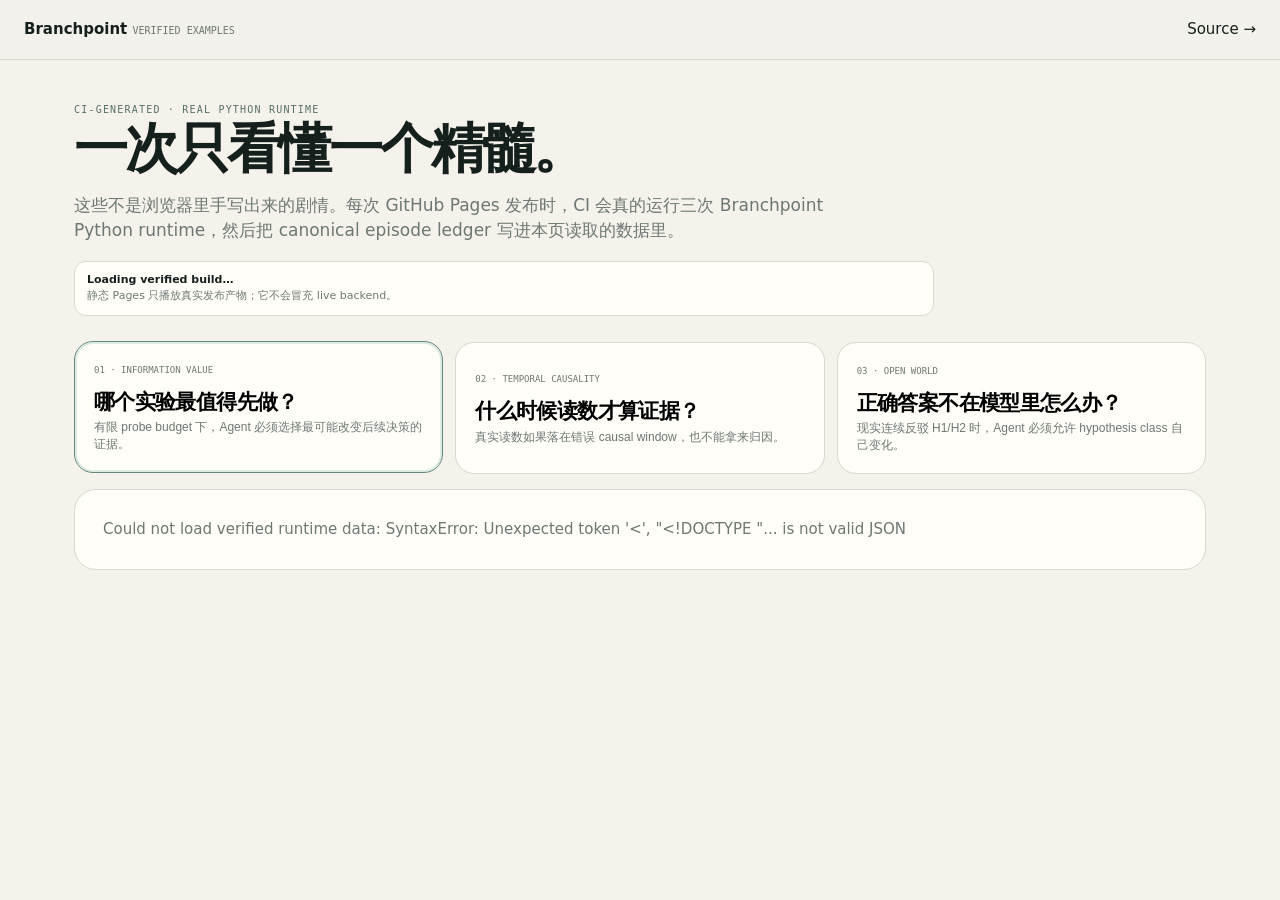
==== site/examples.html @ ae3208e2 "rebrand: update public surfaces" ====
<!doctype html>
<html lang="zh-CN"><head><meta charset="utf-8"><meta name="viewport" content="width=device-width,initial-scale=1">
<title>Branchpoint · Verified Examples</title>
<style>
:root{--bg:#f4f2eb;--paper:#fffef9;--ink:#15201d;--muted:#6d7773;--line:#d9d8cf;--green:#173f34;--mint:#d9f5e9;--amber:#ffe8bb;--blue:#e7f0ff}
*{box-sizing:border-box}body{margin:0;background:var(--bg);color:var(--ink);font:15px/1.5 Inter,system-ui,sans-serif}.top{height:60px;padding:0 24px;display:flex;align-items:center;justify-content:space-between;border-bottom:1px solid var(--line);position:sticky;top:0;background:#f4f2ebed;z-index:4}.top a{color:inherit;text-decoration:none}.brand{font-weight:850}.mono{font:10px ui-monospace,monospace;color:var(--muted)}main{max-width:1180px;margin:auto;padding:44px 24px 80px}.eyebrow{font:10px ui-monospace,monospace;letter-spacing:.12em;color:#567067}.hero{max-width:860px}.hero h1{font-size:54px;line-height:.98;letter-spacing:-.055em;margin:8px 0 13px}.hero p{font-size:17px;color:var(--muted);max-width:760px}.truth{margin-top:17px;padding:10px 12px;border:1px solid var(--line);border-radius:12px;background:var(--paper);color:var(--muted);font-size:11px}.truth b{color:var(--ink)}.cases{display:grid;grid-template-columns:repeat(3,1fr);gap:12px;margin-top:26px}.case{border:1px solid var(--line);background:var(--paper);border-radius:19px;padding:19px;text-align:left;cursor:pointer;transition:.15s}.case:hover,.case.active{transform:translateY(-1px);border-color:#66877d}.case.active{box-shadow:0 0 0 2px #dcece5 inset}.case span{font:9px ui-monospace,monospace;color:var(--muted)}.case h2{font-size:21px;line-height:1.12;letter-spacing:-.03em;margin:14px 0 6px}.case p{margin:0;color:var(--muted);font-size:12px}.story{margin-top:15px;border:1px solid var(--line);background:var(--paper);border-radius:22px;overflow:hidden}.story-head{padding:20px 23px;border-bottom:1px solid var(--line);display:flex;justify-content:space-between;gap:18px;align-items:end}.story-head h2{font-size:27px;margin:3px 0 0;letter-spacing:-.03em}.story-head p{max-width:520px;margin:0;color:var(--muted);font-size:12px}.summary{display:grid;grid-template-columns:repeat(4,1fr);border-bottom:1px solid var(--line)}.metric{padding:13px;border-right:1px solid var(--line)}.metric:last-child{border-right:0}.metric span,.metric b{display:block}.metric span{font:9px ui-monospace,monospace;color:var(--muted)}.metric b{font-size:18px;margin-top:4px}.timeline{padding:24px}.step{display:grid;grid-template-columns:86px 1fr;gap:17px;padding-bottom:22px;position:relative}.step:before{content:"";position:absolute;left:74px;top:10px;bottom:-3px;width:1px;background:#d7d9d4}.step:last-child:before{display:none}.dot{position:absolute;left:69px;top:6px;width:11px;height:11px;border-radius:99px;background:var(--green);box-shadow:0 0 0 4px var(--paper)}.label{text-align:right;color:var(--muted);font:9px ui-monospace,monospace;padding-top:1px}.content h3{margin:0 0 4px;font-size:17px}.content p{margin:0;color:var(--muted)}.chips{display:flex;gap:6px;flex-wrap:wrap;margin-top:8px}.chip{padding:4px 7px;border-radius:8px;background:#eff2ee;font:10px ui-monospace,monospace}.chip.up{background:var(--mint)}.chip.guard{background:var(--amber)}.chip.model{background:var(--blue)}.takeaway{margin:0 24px 24px;padding:15px 17px;border-radius:14px;background:var(--mint)}.takeaway b{display:block;margin-bottom:3px}.footer-cta{display:flex;justify-content:space-between;gap:14px;align-items:center;margin:0 24px 24px;padding:14px 16px;border:1px solid var(--line);border-radius:14px}.footer-cta p{margin:0;color:var(--muted);font-size:12px}.btn{display:inline-block;text-decoration:none;background:var(--green);color:#fff;border-radius:10px;padding:10px 13px;font-weight:800;white-space:nowrap}.loading{padding:28px;color:var(--muted)}
@media(max-width:850px){.cases{grid-template-columns:1fr}.summary{grid-template-columns:1fr 1fr}.hero h1{font-size:42px}}@media(max-width:560px){.story-head,.footer-cta{align-items:flex-start;flex-direction:column}.step{grid-template-columns:60px 1fr}.step:before{left:50px}.dot{left:45px}}
</style></head><body>
<header class="top"><a class="brand" href="./">Branchpoint <span class="mono">VERIFIED EXAMPLES</span></a><a href="https://github.com/hippoley/Branchpoint">Source →</a></header>
<main>
<section class="hero"><div class="eyebrow">CI-GENERATED · REAL PYTHON RUNTIME</div><h1>一次只看懂一个精髓。</h1><p>这些不是浏览器里手写出来的剧情。每次 GitHub Pages 发布时，CI 会真的运行三次 Branchpoint Python runtime，然后把 canonical episode ledger 写进本页读取的数据里。</p><div class="truth"><b id="build">Loading verified build…</b><br>静态 Pages 只播放真实发布产物；它不会冒充 live backend。</div></section>
<section class="cases">
<button class="case active" data-key="hvac"><span>01 · INFORMATION VALUE</span><h2>哪个实验最值得先做？</h2><p>有限 probe budget 下，Agent 必须选择最可能改变后续决策的证据。</p></button>
<button class="case" data-key="temporal"><span>02 · TEMPORAL CAUSALITY</span><h2>什么时候读数才算证据？</h2><p>真实读数如果落在错误 causal window，也不能拿来归因。</p></button>
<button class="case" data-key="open_world"><span>03 · OPEN WORLD</span><h2>正确答案不在模型里怎么办？</h2><p>现实连续反驳 H1/H2 时，Agent 必须允许 hypothesis class 自己变化。</p></button>
</section>
<section class="story">
<div id="loading" class="loading">Loading CI-generated runtime trajectory…</div>
<div id="content" hidden>
  <div class="story-head"><div><div class="eyebrow">CANONICAL EPISODE LEDGER</div><h2 id="title">—</h2></div><p id="sub">—</p></div>
  <div class="summary"><div class="metric"><span>RESULT</span><b id="result">—</b></div><div class="metric"><span>DECISIONS</span><b id="decisions">—</b></div><div class="metric"><span>TRUE POSTERIOR</span><b id="posterior">—</b></div><div class="metric"><span>TRACE</span><b id="trace">—</b></div></div>
  <div class="timeline" id="timeline"></div>
  <div class="takeaway"><b id="takeTitle">—</b><span id="takeText">—</span></div>
  <div class="footer-cta"><p><b>想真正控制它？</b><br>Live Workbench 支持自己的 Goal、Human Gate、replan、新 hypothesis 与 Safe Auto；它需要 Python/FastAPI backend。</p><a class="btn" href="https://github.com/hippoley/Branchpoint">Run Live Workbench →</a></div>
</div>
</section>
</main>
<script>
const $=id=>document.getElementById(id),esc=v=>String(v??'').replace(/[&<>"]/g,m=>({'&':'&amp;','<':'&lt;','>':'&gt;','"':'&quot;'}[m]));let data=null,active='hvac';
const meta={
 hvac:{title:'有限预算下，先买哪条证据？',sub:'看 runtime 如何在多个 diagnostic actions 中选择，而不是照 proposer 顺序执行。',take:'精髓：实验的价值不是“能得到信息”就够了，而是这条信息是否值得它的成本，并且会不会改变最终 action。'},
 temporal:{title:'真实数值，也可能不是合法证据。',sub:'看 temporal guard 如何避免把 intervention 之前的 stale effect 当成刚才动作的结果。',take:'精髓：Branchpoint 不只问 observation 是什么，还问它在时间上有没有资格被归因给刚才的 action。'},
 open_world:{title:'Agent 发现：原来的模型里没有正确答案。',sub:'看 model mismatch 如何从“调 H1/H2 概率”升级成“新增并验证 H4”。',take:'精髓：真正的自精化不是永远在固定候选里重新加权，而是现实足够反常时，允许 world model 的 hypothesis class 发生结构变化。'}
};
function topHyp(rows){return [...(rows||[])].sort((a,b)=>Number(b.probability||0)-Number(a.probability||0))[0]||null}
function deltaChips(row){const d=Object.entries(row.posterior_delta||{}).filter(([,v])=>Math.abs(Number(v))>.001).sort((a,b)=>Math.abs(Number(b[1]))-Math.abs(Number(a[1]))).slice(0,3);return d.map(([id,v])=>'<span class="chip '+(Number(v)>0?'up':'')+'">'+esc(id)+' '+(Number(v)>=0?'+':'')+(100*Number(v)).toFixed(1)+'pp</span>').join('')}
function modelChips(row){const hc=row.hypothesis_changes||{},added=hc.added||[],validated=hc.validation_changed||[];let out=[];added.forEach(h=>out.push('<span class="chip model">NEW '+esc(h.id||h.hypothesis_id)+'</span>'));validated.forEach(v=>out.push('<span class="chip model">'+esc(v.hypothesis_id)+' validated</span>'));return out.join('')}
function stepHTML(row,i){const sel=row.selected||{},obs=row.observation||{},ins=row.decision_inspector||{},chips=deltaChips(row)+(ins.diverged?'<span class="chip guard">runtime changed proposer choice</span>':'')+modelChips(row);return '<div class="step"><div class="label">STEP '+(i+1)+'</div><i class="dot"></i><div class="content"><h3>'+esc((sel.kind||'action')+' · '+(sel.name||'—'))+'</h3><p>'+esc(JSON.stringify(obs.result??obs).slice(0,260))+'</p>'+(chips?'<div class="chips">'+chips+'</div>':'')+'</div></div>'}
function render(){if(!data)return;const run=data.examples?.[active],m=meta[active];if(!run)return;$('title').textContent=m.title;$('sub').textContent=m.sub;const metrics=run.metrics||{};$('result').textContent=metrics.success===true?'SUCCESS':metrics.success===false?'NOT YET':'DONE';$('decisions').textContent=(run.decisions||[]).length;$('posterior').textContent=Math.round(100*Number(metrics.true_hypothesis_posterior||0))+'%';$('trace').textContent=String(run.trace_id||'—').slice(0,8);const rows=run.episode_ledger||[];$('timeline').innerHTML=rows.map(stepHTML).join('')||'<div class="loading">No ledger rows in this build.</div>';$('takeTitle').textContent='你刚才看到的是发布产物，不是前端模拟';$('takeText').textContent=m.take}
document.querySelectorAll('.case').forEach(b=>b.onclick=()=>{active=b.dataset.key;document.querySelectorAll('.case').forEach(x=>x.classList.toggle('active',x===b));render()});
fetch('data/runtime.json').then(r=>r.json()).then(d=>{data=d;$('build').textContent='VERIFIED · '+String(d.commit||'current')+' · Python '+String(d.python||'');$('loading').hidden=true;$('content').hidden=false;render()}).catch(e=>{$('loading').textContent='Could not load verified runtime data: '+e});
</script></body></html>
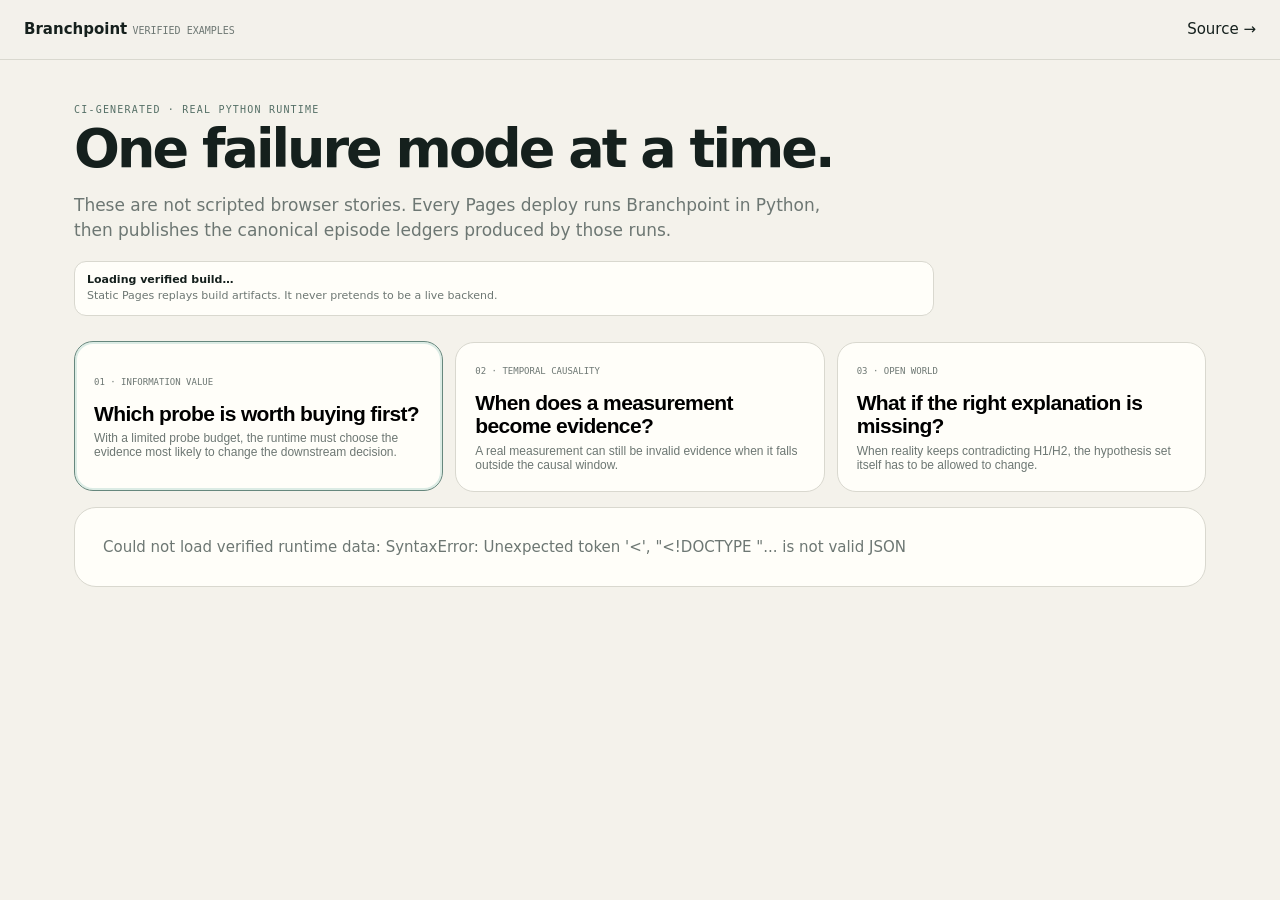
==== commit 7825db43: "brand: turn verified examples into global failure-mode stories" ====
--- a/site/examples.html
+++ b/site/examples.html
@@ -1,5 +1,5 @@
 <!doctype html>
-<html lang="zh-CN"><head><meta charset="utf-8"><meta name="viewport" content="width=device-width,initial-scale=1">
+<html lang="en"><head><meta charset="utf-8"><meta name="viewport" content="width=device-width,initial-scale=1">
 <title>Branchpoint · Verified Examples</title>
 <style>
 :root{--bg:#f4f2eb;--paper:#fffef9;--ink:#15201d;--muted:#6d7773;--line:#d9d8cf;--green:#173f34;--mint:#d9f5e9;--amber:#ffe8bb;--blue:#e7f0ff}
@@ -8,11 +8,11 @@
 </style></head><body>
 <header class="top"><a class="brand" href="./">Branchpoint <span class="mono">VERIFIED EXAMPLES</span></a><a href="https://github.com/hippoley/Branchpoint">Source →</a></header>
 <main>
-<section class="hero"><div class="eyebrow">CI-GENERATED · REAL PYTHON RUNTIME</div><h1>一次只看懂一个精髓。</h1><p>这些不是浏览器里手写出来的剧情。每次 GitHub Pages 发布时，CI 会真的运行三次 Branchpoint Python runtime，然后把 canonical episode ledger 写进本页读取的数据里。</p><div class="truth"><b id="build">Loading verified build…</b><br>静态 Pages 只播放真实发布产物；它不会冒充 live backend。</div></section>
+<section class="hero"><div class="eyebrow">CI-GENERATED · REAL PYTHON RUNTIME</div><h1>One failure mode at a time.</h1><p>These are not scripted browser stories. Every Pages deploy runs Branchpoint in Python, then publishes the canonical episode ledgers produced by those runs.</p><div class="truth"><b id="build">Loading verified build…</b><br>Static Pages replays build artifacts. It never pretends to be a live backend.</div></section>
 <section class="cases">
-<button class="case active" data-key="hvac"><span>01 · INFORMATION VALUE</span><h2>哪个实验最值得先做？</h2><p>有限 probe budget 下，Agent 必须选择最可能改变后续决策的证据。</p></button>
-<button class="case" data-key="temporal"><span>02 · TEMPORAL CAUSALITY</span><h2>什么时候读数才算证据？</h2><p>真实读数如果落在错误 causal window，也不能拿来归因。</p></button>
-<button class="case" data-key="open_world"><span>03 · OPEN WORLD</span><h2>正确答案不在模型里怎么办？</h2><p>现实连续反驳 H1/H2 时，Agent 必须允许 hypothesis class 自己变化。</p></button>
+<button class="case active" data-key="hvac"><span>01 · INFORMATION VALUE</span><h2>Which probe is worth buying first?</h2><p>With a limited probe budget, the runtime must choose the evidence most likely to change the downstream decision.</p></button>
+<button class="case" data-key="temporal"><span>02 · TEMPORAL CAUSALITY</span><h2>When does a measurement become evidence?</h2><p>A real measurement can still be invalid evidence when it falls outside the causal window.</p></button>
+<button class="case" data-key="open_world"><span>03 · OPEN WORLD</span><h2>What if the right explanation is missing?</h2><p>When reality keeps contradicting H1/H2, the hypothesis set itself has to be allowed to change.</p></button>
 </section>
 <section class="story">
 <div id="loading" class="loading">Loading CI-generated runtime trajectory…</div>
@@ -21,22 +21,22 @@
   <div class="summary"><div class="metric"><span>RESULT</span><b id="result">—</b></div><div class="metric"><span>DECISIONS</span><b id="decisions">—</b></div><div class="metric"><span>TRUE POSTERIOR</span><b id="posterior">—</b></div><div class="metric"><span>TRACE</span><b id="trace">—</b></div></div>
   <div class="timeline" id="timeline"></div>
   <div class="takeaway"><b id="takeTitle">—</b><span id="takeText">—</span></div>
-  <div class="footer-cta"><p><b>想真正控制它？</b><br>Live Workbench 支持自己的 Goal、Human Gate、replan、新 hypothesis 与 Safe Auto；它需要 Python/FastAPI backend。</p><a class="btn" href="https://github.com/hippoley/Branchpoint">Run Live Workbench →</a></div>
+  <div class="footer-cta"><p><b>Want to steer it live?</b><br>The Live Workbench supports your own goal, human gates, replanning, new hypotheses, and Safe Auto. It runs on the Python/FastAPI backend.</p><a class="btn" href="https://github.com/hippoley/Branchpoint">Run Live Workbench →</a></div>
 </div>
 </section>
 </main>
 <script>
 const $=id=>document.getElementById(id),esc=v=>String(v??'').replace(/[&<>"]/g,m=>({'&':'&amp;','<':'&lt;','>':'&gt;','"':'&quot;'}[m]));let data=null,active='hvac';
 const meta={
- hvac:{title:'有限预算下，先买哪条证据？',sub:'看 runtime 如何在多个 diagnostic actions 中选择，而不是照 proposer 顺序执行。',take:'精髓：实验的价值不是“能得到信息”就够了，而是这条信息是否值得它的成本，并且会不会改变最终 action。'},
- temporal:{title:'真实数值，也可能不是合法证据。',sub:'看 temporal guard 如何避免把 intervention 之前的 stale effect 当成刚才动作的结果。',take:'精髓：Branchpoint 不只问 observation 是什么，还问它在时间上有没有资格被归因给刚才的 action。'},
- open_world:{title:'Agent 发现：原来的模型里没有正确答案。',sub:'看 model mismatch 如何从“调 H1/H2 概率”升级成“新增并验证 H4”。',take:'精髓：真正的自精化不是永远在固定候选里重新加权，而是现实足够反常时，允许 world model 的 hypothesis class 发生结构变化。'}
+ hvac:{title:'Choose the evidence that can actually change the decision.',sub:'See the runtime arbitrate among diagnostic actions instead of executing proposer order.',take:'The point: information is not valuable merely because it is informative. It has to be worth its cost and capable of changing the downstream action.'},
+ temporal:{title:'A real number can still be invalid evidence.',sub:'See temporal guards prevent stale effects from being attributed to the latest action.',take:'The point: Branchpoint asks not only what was observed, but whether that observation is temporally eligible to be attributed to the preceding action.'},
+ open_world:{title:'The runtime discovers that the current model is missing the answer.',sub:'See model mismatch escalate from reweighting H1/H2 to adding and validating H4.',take:'The point: real self-correction is not endless reweighting inside a fixed list. When the evidence is strange enough, the world model must be able to change structure.'}
 };
 function topHyp(rows){return [...(rows||[])].sort((a,b)=>Number(b.probability||0)-Number(a.probability||0))[0]||null}
 function deltaChips(row){const d=Object.entries(row.posterior_delta||{}).filter(([,v])=>Math.abs(Number(v))>.001).sort((a,b)=>Math.abs(Number(b[1]))-Math.abs(Number(a[1]))).slice(0,3);return d.map(([id,v])=>'<span class="chip '+(Number(v)>0?'up':'')+'">'+esc(id)+' '+(Number(v)>=0?'+':'')+(100*Number(v)).toFixed(1)+'pp</span>').join('')}
 function modelChips(row){const hc=row.hypothesis_changes||{},added=hc.added||[],validated=hc.validation_changed||[];let out=[];added.forEach(h=>out.push('<span class="chip model">NEW '+esc(h.id||h.hypothesis_id)+'</span>'));validated.forEach(v=>out.push('<span class="chip model">'+esc(v.hypothesis_id)+' validated</span>'));return out.join('')}
 function stepHTML(row,i){const sel=row.selected||{},obs=row.observation||{},ins=row.decision_inspector||{},chips=deltaChips(row)+(ins.diverged?'<span class="chip guard">runtime changed proposer choice</span>':'')+modelChips(row);return '<div class="step"><div class="label">STEP '+(i+1)+'</div><i class="dot"></i><div class="content"><h3>'+esc((sel.kind||'action')+' · '+(sel.name||'—'))+'</h3><p>'+esc(JSON.stringify(obs.result??obs).slice(0,260))+'</p>'+(chips?'<div class="chips">'+chips+'</div>':'')+'</div></div>'}
-function render(){if(!data)return;const run=data.examples?.[active],m=meta[active];if(!run)return;$('title').textContent=m.title;$('sub').textContent=m.sub;const metrics=run.metrics||{};$('result').textContent=metrics.success===true?'SUCCESS':metrics.success===false?'NOT YET':'DONE';$('decisions').textContent=(run.decisions||[]).length;$('posterior').textContent=Math.round(100*Number(metrics.true_hypothesis_posterior||0))+'%';$('trace').textContent=String(run.trace_id||'—').slice(0,8);const rows=run.episode_ledger||[];$('timeline').innerHTML=rows.map(stepHTML).join('')||'<div class="loading">No ledger rows in this build.</div>';$('takeTitle').textContent='你刚才看到的是发布产物，不是前端模拟';$('takeText').textContent=m.take}
+function render(){if(!data)return;const run=data.examples?.[active],m=meta[active];if(!run)return;$('title').textContent=m.title;$('sub').textContent=m.sub;const metrics=run.metrics||{};$('result').textContent=metrics.success===true?'SUCCESS':metrics.success===false?'NOT YET':'DONE';$('decisions').textContent=(run.decisions||[]).length;$('posterior').textContent=Math.round(100*Number(metrics.true_hypothesis_posterior||0))+'%';$('trace').textContent=String(run.trace_id||'—').slice(0,8);const rows=run.episode_ledger||[];$('timeline').innerHTML=rows.map(stepHTML).join('')||'<div class="loading">No ledger rows in this build.</div>';$('takeTitle').textContent='This is a release artifact, not a frontend simulation';$('takeText').textContent=m.take}
 document.querySelectorAll('.case').forEach(b=>b.onclick=()=>{active=b.dataset.key;document.querySelectorAll('.case').forEach(x=>x.classList.toggle('active',x===b));render()});
 fetch('data/runtime.json').then(r=>r.json()).then(d=>{data=d;$('build').textContent='VERIFIED · '+String(d.commit||'current')+' · Python '+String(d.python||'');$('loading').hidden=true;$('content').hidden=false;render()}).catch(e=>{$('loading').textContent='Could not load verified runtime data: '+e});
 </script></body></html>
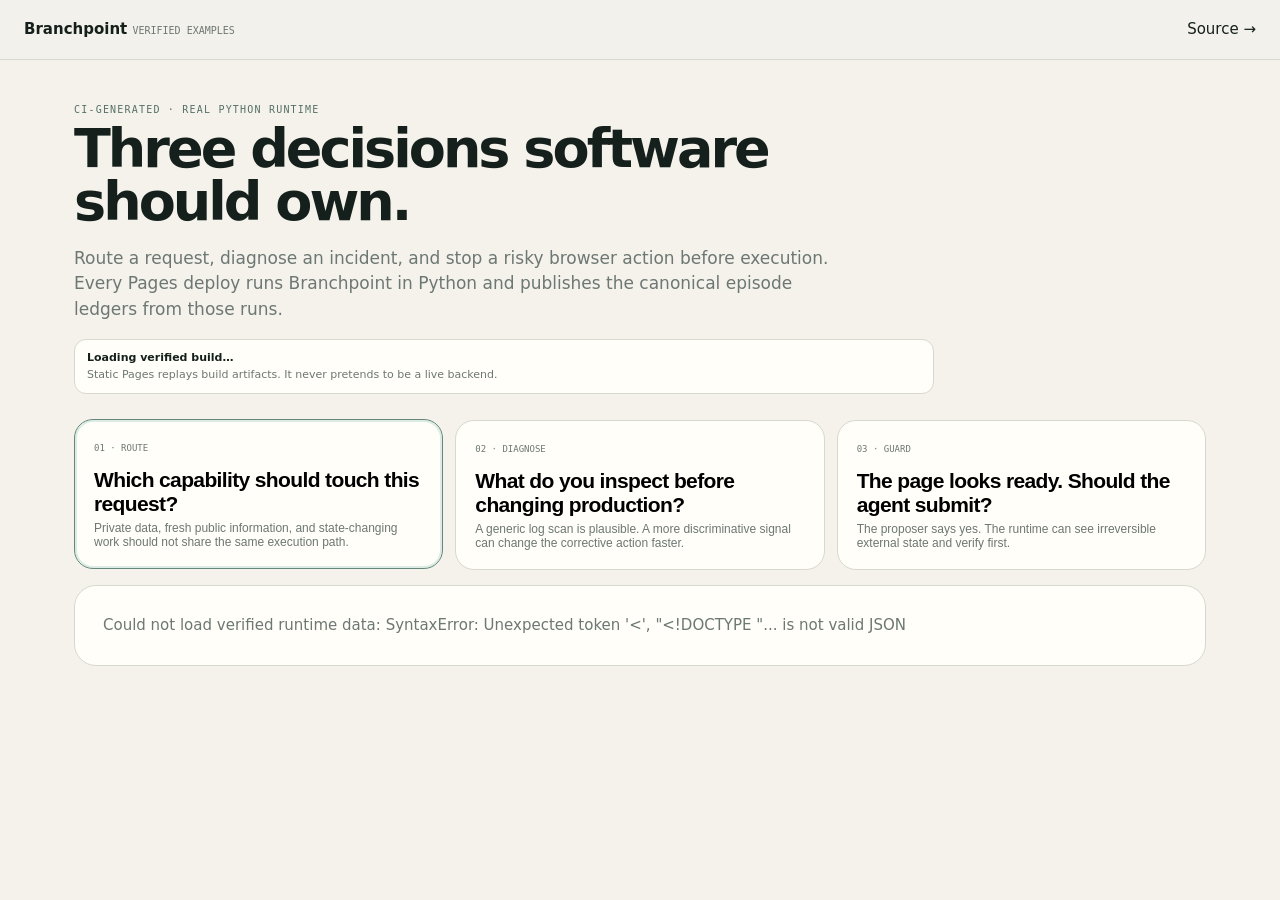
==== commit 82a251df: "site: lead with three practical decision trajectories" ====
--- a/site/examples.html
+++ b/site/examples.html
@@ -1,18 +1,24 @@
 <!doctype html>
 <html lang="en"><head><meta charset="utf-8"><meta name="viewport" content="width=device-width,initial-scale=1">
-<title>Branchpoint · Verified Examples</title>
+<meta name="description" content="Verified agent decision trajectories: capability routing, production incident triage, and risk-aware browser actions generated by the real Python runtime.">
+<meta name="keywords" content="AI agent examples, decision runtime, tool routing, incident triage, browser agent safety, confidence gates, human in the loop, agent evaluation">
+<meta property="og:title" content="Branchpoint — verified decision trajectories">
+<meta property="og:description" content="Watch the world change the next move.">
+<meta property="og:type" content="website">
+<meta name="twitter:card" content="summary_large_image">
+<title>Branchpoint · Verified decision trajectories</title>
 <style>
 :root{--bg:#f4f2eb;--paper:#fffef9;--ink:#15201d;--muted:#6d7773;--line:#d9d8cf;--green:#173f34;--mint:#d9f5e9;--amber:#ffe8bb;--blue:#e7f0ff}
 *{box-sizing:border-box}body{margin:0;background:var(--bg);color:var(--ink);font:15px/1.5 Inter,system-ui,sans-serif}.top{height:60px;padding:0 24px;display:flex;align-items:center;justify-content:space-between;border-bottom:1px solid var(--line);position:sticky;top:0;background:#f4f2ebed;z-index:4}.top a{color:inherit;text-decoration:none}.brand{font-weight:850}.mono{font:10px ui-monospace,monospace;color:var(--muted)}main{max-width:1180px;margin:auto;padding:44px 24px 80px}.eyebrow{font:10px ui-monospace,monospace;letter-spacing:.12em;color:#567067}.hero{max-width:860px}.hero h1{font-size:54px;line-height:.98;letter-spacing:-.055em;margin:8px 0 13px}.hero p{font-size:17px;color:var(--muted);max-width:760px}.truth{margin-top:17px;padding:10px 12px;border:1px solid var(--line);border-radius:12px;background:var(--paper);color:var(--muted);font-size:11px}.truth b{color:var(--ink)}.cases{display:grid;grid-template-columns:repeat(3,1fr);gap:12px;margin-top:26px}.case{border:1px solid var(--line);background:var(--paper);border-radius:19px;padding:19px;text-align:left;cursor:pointer;transition:.15s}.case:hover,.case.active{transform:translateY(-1px);border-color:#66877d}.case.active{box-shadow:0 0 0 2px #dcece5 inset}.case span{font:9px ui-monospace,monospace;color:var(--muted)}.case h2{font-size:21px;line-height:1.12;letter-spacing:-.03em;margin:14px 0 6px}.case p{margin:0;color:var(--muted);font-size:12px}.story{margin-top:15px;border:1px solid var(--line);background:var(--paper);border-radius:22px;overflow:hidden}.story-head{padding:20px 23px;border-bottom:1px solid var(--line);display:flex;justify-content:space-between;gap:18px;align-items:end}.story-head h2{font-size:27px;margin:3px 0 0;letter-spacing:-.03em}.story-head p{max-width:520px;margin:0;color:var(--muted);font-size:12px}.summary{display:grid;grid-template-columns:repeat(4,1fr);border-bottom:1px solid var(--line)}.metric{padding:13px;border-right:1px solid var(--line)}.metric:last-child{border-right:0}.metric span,.metric b{display:block}.metric span{font:9px ui-monospace,monospace;color:var(--muted)}.metric b{font-size:18px;margin-top:4px}.timeline{padding:24px}.step{display:grid;grid-template-columns:86px 1fr;gap:17px;padding-bottom:22px;position:relative}.step:before{content:"";position:absolute;left:74px;top:10px;bottom:-3px;width:1px;background:#d7d9d4}.step:last-child:before{display:none}.dot{position:absolute;left:69px;top:6px;width:11px;height:11px;border-radius:99px;background:var(--green);box-shadow:0 0 0 4px var(--paper)}.label{text-align:right;color:var(--muted);font:9px ui-monospace,monospace;padding-top:1px}.content h3{margin:0 0 4px;font-size:17px}.content p{margin:0;color:var(--muted)}.chips{display:flex;gap:6px;flex-wrap:wrap;margin-top:8px}.chip{padding:4px 7px;border-radius:8px;background:#eff2ee;font:10px ui-monospace,monospace}.chip.up{background:var(--mint)}.chip.guard{background:var(--amber)}.chip.model{background:var(--blue)}.takeaway{margin:0 24px 24px;padding:15px 17px;border-radius:14px;background:var(--mint)}.takeaway b{display:block;margin-bottom:3px}.footer-cta{display:flex;justify-content:space-between;gap:14px;align-items:center;margin:0 24px 24px;padding:14px 16px;border:1px solid var(--line);border-radius:14px}.footer-cta p{margin:0;color:var(--muted);font-size:12px}.btn{display:inline-block;text-decoration:none;background:var(--green);color:#fff;border-radius:10px;padding:10px 13px;font-weight:800;white-space:nowrap}.loading{padding:28px;color:var(--muted)}
 @media(max-width:850px){.cases{grid-template-columns:1fr}.summary{grid-template-columns:1fr 1fr}.hero h1{font-size:42px}}@media(max-width:560px){.story-head,.footer-cta{align-items:flex-start;flex-direction:column}.step{grid-template-columns:60px 1fr}.step:before{left:50px}.dot{left:45px}}
 </style></head><body>
-<header class="top"><a class="brand" href="./">Branchpoint <span class="mono">VERIFIED EXAMPLES</span></a><a href="https://github.com/hippoley/Branchpoint">Source →</a></header>
+<header class="top"><a class="brand" href="./">Branchpoint <span class="mono">VERIFIED EXAMPLES</span></a><a href="https://github.com/hippoley/branchpoint-runtime">Source →</a></header>
 <main>
-<section class="hero"><div class="eyebrow">CI-GENERATED · REAL PYTHON RUNTIME</div><h1>One failure mode at a time.</h1><p>These are not scripted browser stories. Every Pages deploy runs Branchpoint in Python, then publishes the canonical episode ledgers produced by those runs.</p><div class="truth"><b id="build">Loading verified build…</b><br>Static Pages replays build artifacts. It never pretends to be a live backend.</div></section>
+<section class="hero"><div class="eyebrow">CI-GENERATED · REAL PYTHON RUNTIME</div><h1>Three decisions software should own.</h1><p>Route a request, diagnose an incident, and stop a risky browser action before execution. Every Pages deploy runs Branchpoint in Python and publishes the canonical episode ledgers from those runs.</p><div class="truth"><b id="build">Loading verified build…</b><br>Static Pages replays build artifacts. It never pretends to be a live backend.</div></section>
 <section class="cases">
-<button class="case active" data-key="hvac"><span>01 · INFORMATION VALUE</span><h2>Which probe is worth buying first?</h2><p>With a limited probe budget, the runtime must choose the evidence most likely to change the downstream decision.</p></button>
-<button class="case" data-key="temporal"><span>02 · TEMPORAL CAUSALITY</span><h2>When does a measurement become evidence?</h2><p>A real measurement can still be invalid evidence when it falls outside the causal window.</p></button>
-<button class="case" data-key="open_world"><span>03 · OPEN WORLD</span><h2>What if the right explanation is missing?</h2><p>When reality keeps contradicting H1/H2, the hypothesis set itself has to be allowed to change.</p></button>
+<button class="case active" data-key="route"><span>01 · ROUTE</span><h2>Which capability should touch this request?</h2><p>Private data, fresh public information, and state-changing work should not share the same execution path.</p></button>
+<button class="case" data-key="incident"><span>02 · DIAGNOSE</span><h2>What do you inspect before changing production?</h2><p>A generic log scan is plausible. A more discriminative signal can change the corrective action faster.</p></button>
+<button class="case" data-key="browser"><span>03 · GUARD</span><h2>The page looks ready. Should the agent submit?</h2><p>The proposer says yes. The runtime can see irreversible external state and verify first.</p></button>
 </section>
 <section class="story">
 <div id="loading" class="loading">Loading CI-generated runtime trajectory…</div>
@@ -21,16 +27,16 @@
   <div class="summary"><div class="metric"><span>RESULT</span><b id="result">—</b></div><div class="metric"><span>DECISIONS</span><b id="decisions">—</b></div><div class="metric"><span>TRUE POSTERIOR</span><b id="posterior">—</b></div><div class="metric"><span>TRACE</span><b id="trace">—</b></div></div>
   <div class="timeline" id="timeline"></div>
   <div class="takeaway"><b id="takeTitle">—</b><span id="takeText">—</span></div>
-  <div class="footer-cta"><p><b>Want to steer it live?</b><br>The Live Workbench supports your own goal, human gates, replanning, new hypotheses, and Safe Auto. It runs on the Python/FastAPI backend.</p><a class="btn" href="https://github.com/hippoley/Branchpoint">Run Live Workbench →</a></div>
+  <div class="footer-cta"><p><b>Want to steer it live?</b><br>The Live Workbench supports your own goal, human gates, replanning, new hypotheses, and Safe Auto. It runs on the Python/FastAPI backend.</p><a class="btn" href="https://github.com/hippoley/branchpoint-runtime">Run Live Workbench →</a></div>
 </div>
 </section>
 </main>
 <script>
-const $=id=>document.getElementById(id),esc=v=>String(v??'').replace(/[&<>"]/g,m=>({'&':'&amp;','<':'&lt;','>':'&gt;','"':'&quot;'}[m]));let data=null,active='hvac';
+const $=id=>document.getElementById(id),esc=v=>String(v??'').replace(/[&<>"]/g,m=>({'&':'&amp;','<':'&lt;','>':'&gt;','"':'&quot;'}[m]));let data=null,active='route';
 const meta={
- hvac:{title:'Choose the evidence that can actually change the decision.',sub:'See the runtime arbitrate among diagnostic actions instead of executing proposer order.',take:'The point: information is not valuable merely because it is informative. It has to be worth its cost and capable of changing the downstream action.'},
- temporal:{title:'A real number can still be invalid evidence.',sub:'See temporal guards prevent stale effects from being attributed to the latest action.',take:'The point: Branchpoint asks not only what was observed, but whether that observation is temporally eligible to be attributed to the preceding action.'},
- open_world:{title:'The runtime discovers that the current model is missing the answer.',sub:'See model mismatch escalate from reweighting H1/H2 to adding and validating H4.',take:'The point: real self-correction is not endless reweighting inside a fixed list. When the evidence is strange enough, the world model must be able to change structure.'}
+ route:{title:'Do not give every request the same kind of authority.',sub:'See the runtime distinguish private reads, fresh public information, and state-changing work before choosing a path.',take:'The point: routing is a bounded decision. A proposer can rank paths; the runtime still owns abstention, verification, and escalation.'},
+ incident:{title:'The easiest log to read is not always the best next observation.',sub:'See the runtime prefer a signal that can actually change the production intervention.',take:'The point: relevance is not enough. The useful observation is the one that changes what the system should do next.'},
+ browser:{title:'The proposer says submit. The runtime says verify first.',sub:'See canonical risk and irreversibility move a read-only check ahead of an external side effect.',take:'The point: a model may propose an external action. It should not silently inherit authority to cross the execution boundary.'}
 };
 function topHyp(rows){return [...(rows||[])].sort((a,b)=>Number(b.probability||0)-Number(a.probability||0))[0]||null}
 function deltaChips(row){const d=Object.entries(row.posterior_delta||{}).filter(([,v])=>Math.abs(Number(v))>.001).sort((a,b)=>Math.abs(Number(b[1]))-Math.abs(Number(a[1]))).slice(0,3);return d.map(([id,v])=>'<span class="chip '+(Number(v)>0?'up':'')+'">'+esc(id)+' '+(Number(v)>=0?'+':'')+(100*Number(v)).toFixed(1)+'pp</span>').join('')}
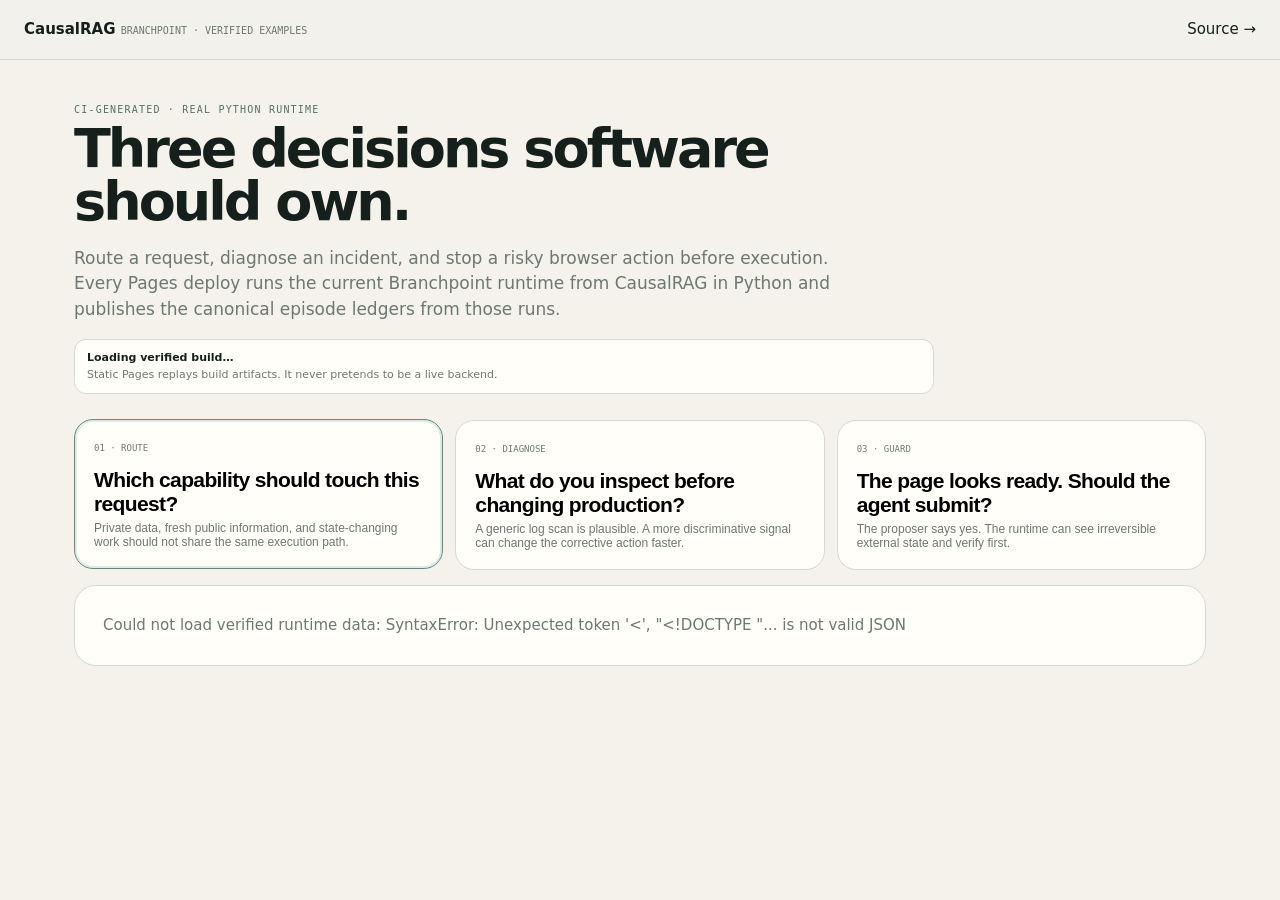
==== commit ff4678fa: "site: fix verified examples source and canonical identity" ====
--- a/site/examples.html
+++ b/site/examples.html
@@ -1,20 +1,21 @@
 <!doctype html>
 <html lang="en"><head><meta charset="utf-8"><meta name="viewport" content="width=device-width,initial-scale=1">
-<meta name="description" content="Verified agent decision trajectories: capability routing, production incident triage, and risk-aware browser actions generated by the real Python runtime.">
+<meta name="description" content="Verified CausalRAG / Branchpoint agent decision trajectories: capability routing, production incident triage, and risk-aware browser actions generated by the real Python runtime.">
 <meta name="keywords" content="AI agent examples, decision runtime, tool routing, incident triage, browser agent safety, confidence gates, human in the loop, agent evaluation">
-<meta property="og:title" content="Branchpoint — verified decision trajectories">
+<meta property="og:title" content="CausalRAG / Branchpoint — verified decision trajectories">
 <meta property="og:description" content="Watch the world change the next move.">
 <meta property="og:type" content="website">
 <meta name="twitter:card" content="summary_large_image">
-<title>Branchpoint · Verified decision trajectories</title>
+<link rel="canonical" href="https://hippoley.github.io/CausalRAG/examples.html">
+<title>CausalRAG / Branchpoint · Verified decision trajectories</title>
 <style>
 :root{--bg:#f4f2eb;--paper:#fffef9;--ink:#15201d;--muted:#6d7773;--line:#d9d8cf;--green:#173f34;--mint:#d9f5e9;--amber:#ffe8bb;--blue:#e7f0ff}
 *{box-sizing:border-box}body{margin:0;background:var(--bg);color:var(--ink);font:15px/1.5 Inter,system-ui,sans-serif}.top{height:60px;padding:0 24px;display:flex;align-items:center;justify-content:space-between;border-bottom:1px solid var(--line);position:sticky;top:0;background:#f4f2ebed;z-index:4}.top a{color:inherit;text-decoration:none}.brand{font-weight:850}.mono{font:10px ui-monospace,monospace;color:var(--muted)}main{max-width:1180px;margin:auto;padding:44px 24px 80px}.eyebrow{font:10px ui-monospace,monospace;letter-spacing:.12em;color:#567067}.hero{max-width:860px}.hero h1{font-size:54px;line-height:.98;letter-spacing:-.055em;margin:8px 0 13px}.hero p{font-size:17px;color:var(--muted);max-width:760px}.truth{margin-top:17px;padding:10px 12px;border:1px solid var(--line);border-radius:12px;background:var(--paper);color:var(--muted);font-size:11px}.truth b{color:var(--ink)}.cases{display:grid;grid-template-columns:repeat(3,1fr);gap:12px;margin-top:26px}.case{border:1px solid var(--line);background:var(--paper);border-radius:19px;padding:19px;text-align:left;cursor:pointer;transition:.15s}.case:hover,.case.active{transform:translateY(-1px);border-color:#66877d}.case.active{box-shadow:0 0 0 2px #dcece5 inset}.case span{font:9px ui-monospace,monospace;color:var(--muted)}.case h2{font-size:21px;line-height:1.12;letter-spacing:-.03em;margin:14px 0 6px}.case p{margin:0;color:var(--muted);font-size:12px}.story{margin-top:15px;border:1px solid var(--line);background:var(--paper);border-radius:22px;overflow:hidden}.story-head{padding:20px 23px;border-bottom:1px solid var(--line);display:flex;justify-content:space-between;gap:18px;align-items:end}.story-head h2{font-size:27px;margin:3px 0 0;letter-spacing:-.03em}.story-head p{max-width:520px;margin:0;color:var(--muted);font-size:12px}.summary{display:grid;grid-template-columns:repeat(4,1fr);border-bottom:1px solid var(--line)}.metric{padding:13px;border-right:1px solid var(--line)}.metric:last-child{border-right:0}.metric span,.metric b{display:block}.metric span{font:9px ui-monospace,monospace;color:var(--muted)}.metric b{font-size:18px;margin-top:4px}.timeline{padding:24px}.step{display:grid;grid-template-columns:86px 1fr;gap:17px;padding-bottom:22px;position:relative}.step:before{content:"";position:absolute;left:74px;top:10px;bottom:-3px;width:1px;background:#d7d9d4}.step:last-child:before{display:none}.dot{position:absolute;left:69px;top:6px;width:11px;height:11px;border-radius:99px;background:var(--green);box-shadow:0 0 0 4px var(--paper)}.label{text-align:right;color:var(--muted);font:9px ui-monospace,monospace;padding-top:1px}.content h3{margin:0 0 4px;font-size:17px}.content p{margin:0;color:var(--muted)}.chips{display:flex;gap:6px;flex-wrap:wrap;margin-top:8px}.chip{padding:4px 7px;border-radius:8px;background:#eff2ee;font:10px ui-monospace,monospace}.chip.up{background:var(--mint)}.chip.guard{background:var(--amber)}.chip.model{background:var(--blue)}.takeaway{margin:0 24px 24px;padding:15px 17px;border-radius:14px;background:var(--mint)}.takeaway b{display:block;margin-bottom:3px}.footer-cta{display:flex;justify-content:space-between;gap:14px;align-items:center;margin:0 24px 24px;padding:14px 16px;border:1px solid var(--line);border-radius:14px}.footer-cta p{margin:0;color:var(--muted);font-size:12px}.btn{display:inline-block;text-decoration:none;background:var(--green);color:#fff;border-radius:10px;padding:10px 13px;font-weight:800;white-space:nowrap}.loading{padding:28px;color:var(--muted)}
 @media(max-width:850px){.cases{grid-template-columns:1fr}.summary{grid-template-columns:1fr 1fr}.hero h1{font-size:42px}}@media(max-width:560px){.story-head,.footer-cta{align-items:flex-start;flex-direction:column}.step{grid-template-columns:60px 1fr}.step:before{left:50px}.dot{left:45px}}
 </style></head><body>
-<header class="top"><a class="brand" href="./">Branchpoint <span class="mono">VERIFIED EXAMPLES</span></a><a href="https://github.com/hippoley/branchpoint-runtime">Source →</a></header>
+<header class="top"><a class="brand" href="./">CausalRAG <span class="mono">BRANCHPOINT · VERIFIED EXAMPLES</span></a><a href="https://github.com/hippoley/CausalRAG">Source →</a></header>
 <main>
-<section class="hero"><div class="eyebrow">CI-GENERATED · REAL PYTHON RUNTIME</div><h1>Three decisions software should own.</h1><p>Route a request, diagnose an incident, and stop a risky browser action before execution. Every Pages deploy runs Branchpoint in Python and publishes the canonical episode ledgers from those runs.</p><div class="truth"><b id="build">Loading verified build…</b><br>Static Pages replays build artifacts. It never pretends to be a live backend.</div></section>
+<section class="hero"><div class="eyebrow">CI-GENERATED · REAL PYTHON RUNTIME</div><h1>Three decisions software should own.</h1><p>Route a request, diagnose an incident, and stop a risky browser action before execution. Every Pages deploy runs the current Branchpoint runtime from CausalRAG in Python and publishes the canonical episode ledgers from those runs.</p><div class="truth"><b id="build">Loading verified build…</b><br>Static Pages replays build artifacts. It never pretends to be a live backend.</div></section>
 <section class="cases">
 <button class="case active" data-key="route"><span>01 · ROUTE</span><h2>Which capability should touch this request?</h2><p>Private data, fresh public information, and state-changing work should not share the same execution path.</p></button>
 <button class="case" data-key="incident"><span>02 · DIAGNOSE</span><h2>What do you inspect before changing production?</h2><p>A generic log scan is plausible. A more discriminative signal can change the corrective action faster.</p></button>
@@ -27,7 +28,7 @@
   <div class="summary"><div class="metric"><span>RESULT</span><b id="result">—</b></div><div class="metric"><span>DECISIONS</span><b id="decisions">—</b></div><div class="metric"><span>TRUE POSTERIOR</span><b id="posterior">—</b></div><div class="metric"><span>TRACE</span><b id="trace">—</b></div></div>
   <div class="timeline" id="timeline"></div>
   <div class="takeaway"><b id="takeTitle">—</b><span id="takeText">—</span></div>
-  <div class="footer-cta"><p><b>Want to steer it live?</b><br>The Live Workbench supports your own goal, human gates, replanning, new hypotheses, and Safe Auto. It runs on the Python/FastAPI backend.</p><a class="btn" href="https://github.com/hippoley/branchpoint-runtime">Run Live Workbench →</a></div>
+  <div class="footer-cta"><p><b>Want to steer it live?</b><br>The Live Workbench supports your own goal, human gates, replanning, new hypotheses, and Safe Auto. It runs on the Python/FastAPI backend.</p><a class="btn" href="https://github.com/hippoley/CausalRAG">Run Live Workbench →</a></div>
 </div>
 </section>
 </main>
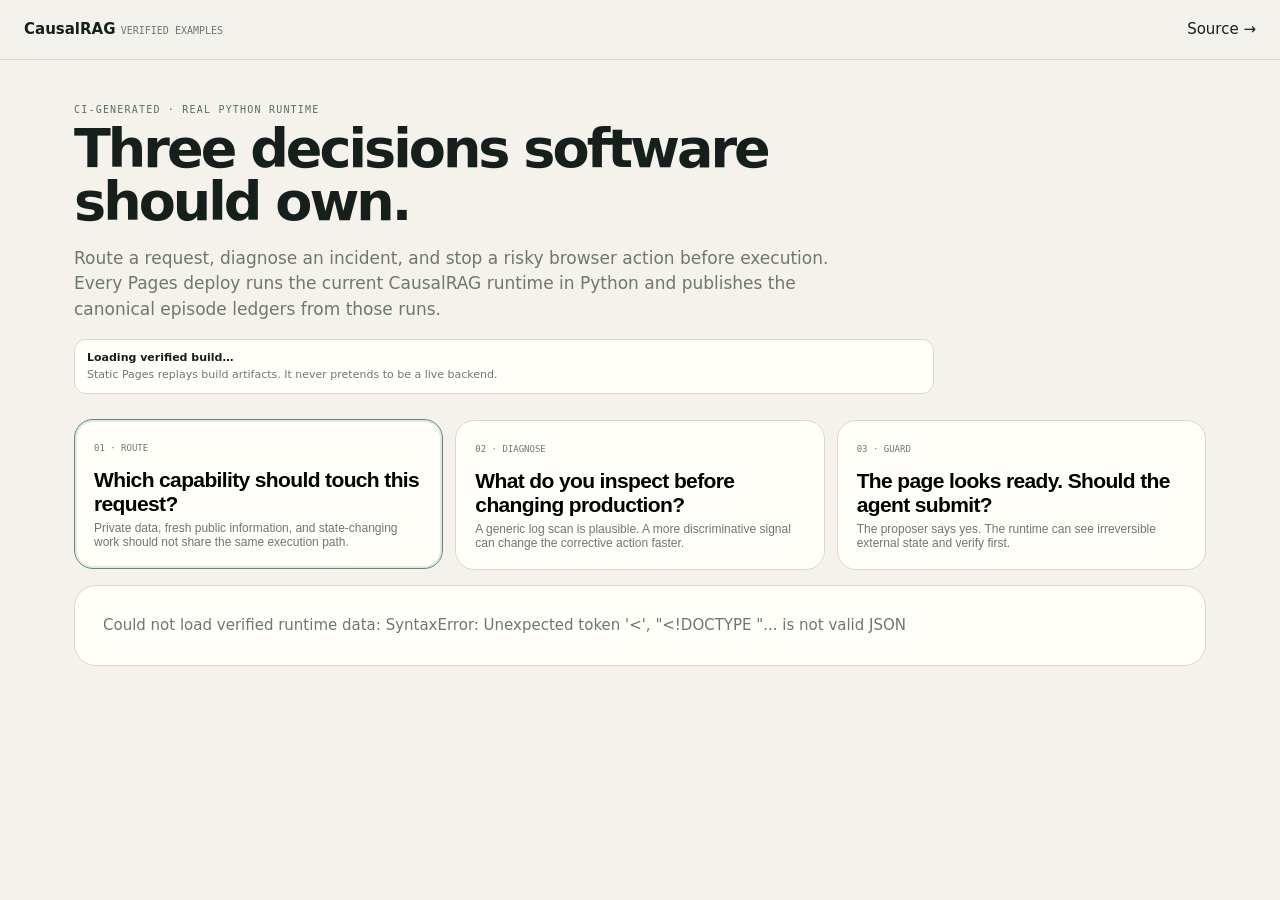
==== commit 098bf096: "site: unify examples metadata under CausalRAG" ====
--- a/site/examples.html
+++ b/site/examples.html
@@ -1,21 +1,26 @@
 <!doctype html>
 <html lang="en"><head><meta charset="utf-8"><meta name="viewport" content="width=device-width,initial-scale=1">
-<meta name="description" content="Verified CausalRAG / Branchpoint agent decision trajectories: capability routing, production incident triage, and risk-aware browser actions generated by the real Python runtime.">
+<meta name="description" content="Verified CausalRAG agent decision trajectories: tool routing, production incident triage, and risk-aware browser actions generated by the real Python runtime.">
 <meta name="keywords" content="AI agent examples, decision runtime, tool routing, incident triage, browser agent safety, confidence gates, human in the loop, agent evaluation">
-<meta property="og:title" content="CausalRAG / Branchpoint — verified decision trajectories">
+<meta property="og:title" content="CausalRAG — verified decision trajectories">
 <meta property="og:description" content="Watch the world change the next move.">
 <meta property="og:type" content="website">
+<meta property="og:url" content="https://hippoley.github.io/CausalRAG/examples.html">
+<meta property="og:image" content="https://hippoley.github.io/CausalRAG/social-preview.svg">
 <meta name="twitter:card" content="summary_large_image">
+<meta name="twitter:title" content="CausalRAG — verified decision trajectories">
+<meta name="twitter:description" content="Watch the world change the next move.">
+<meta name="twitter:image" content="https://hippoley.github.io/CausalRAG/social-preview.svg">
 <link rel="canonical" href="https://hippoley.github.io/CausalRAG/examples.html">
-<title>CausalRAG / Branchpoint · Verified decision trajectories</title>
+<title>CausalRAG · Verified decision trajectories</title>
 <style>
 :root{--bg:#f4f2eb;--paper:#fffef9;--ink:#15201d;--muted:#6d7773;--line:#d9d8cf;--green:#173f34;--mint:#d9f5e9;--amber:#ffe8bb;--blue:#e7f0ff}
 *{box-sizing:border-box}body{margin:0;background:var(--bg);color:var(--ink);font:15px/1.5 Inter,system-ui,sans-serif}.top{height:60px;padding:0 24px;display:flex;align-items:center;justify-content:space-between;border-bottom:1px solid var(--line);position:sticky;top:0;background:#f4f2ebed;z-index:4}.top a{color:inherit;text-decoration:none}.brand{font-weight:850}.mono{font:10px ui-monospace,monospace;color:var(--muted)}main{max-width:1180px;margin:auto;padding:44px 24px 80px}.eyebrow{font:10px ui-monospace,monospace;letter-spacing:.12em;color:#567067}.hero{max-width:860px}.hero h1{font-size:54px;line-height:.98;letter-spacing:-.055em;margin:8px 0 13px}.hero p{font-size:17px;color:var(--muted);max-width:760px}.truth{margin-top:17px;padding:10px 12px;border:1px solid var(--line);border-radius:12px;background:var(--paper);color:var(--muted);font-size:11px}.truth b{color:var(--ink)}.cases{display:grid;grid-template-columns:repeat(3,1fr);gap:12px;margin-top:26px}.case{border:1px solid var(--line);background:var(--paper);border-radius:19px;padding:19px;text-align:left;cursor:pointer;transition:.15s}.case:hover,.case.active{transform:translateY(-1px);border-color:#66877d}.case.active{box-shadow:0 0 0 2px #dcece5 inset}.case span{font:9px ui-monospace,monospace;color:var(--muted)}.case h2{font-size:21px;line-height:1.12;letter-spacing:-.03em;margin:14px 0 6px}.case p{margin:0;color:var(--muted);font-size:12px}.story{margin-top:15px;border:1px solid var(--line);background:var(--paper);border-radius:22px;overflow:hidden}.story-head{padding:20px 23px;border-bottom:1px solid var(--line);display:flex;justify-content:space-between;gap:18px;align-items:end}.story-head h2{font-size:27px;margin:3px 0 0;letter-spacing:-.03em}.story-head p{max-width:520px;margin:0;color:var(--muted);font-size:12px}.summary{display:grid;grid-template-columns:repeat(4,1fr);border-bottom:1px solid var(--line)}.metric{padding:13px;border-right:1px solid var(--line)}.metric:last-child{border-right:0}.metric span,.metric b{display:block}.metric span{font:9px ui-monospace,monospace;color:var(--muted)}.metric b{font-size:18px;margin-top:4px}.timeline{padding:24px}.step{display:grid;grid-template-columns:86px 1fr;gap:17px;padding-bottom:22px;position:relative}.step:before{content:"";position:absolute;left:74px;top:10px;bottom:-3px;width:1px;background:#d7d9d4}.step:last-child:before{display:none}.dot{position:absolute;left:69px;top:6px;width:11px;height:11px;border-radius:99px;background:var(--green);box-shadow:0 0 0 4px var(--paper)}.label{text-align:right;color:var(--muted);font:9px ui-monospace,monospace;padding-top:1px}.content h3{margin:0 0 4px;font-size:17px}.content p{margin:0;color:var(--muted)}.chips{display:flex;gap:6px;flex-wrap:wrap;margin-top:8px}.chip{padding:4px 7px;border-radius:8px;background:#eff2ee;font:10px ui-monospace,monospace}.chip.up{background:var(--mint)}.chip.guard{background:var(--amber)}.chip.model{background:var(--blue)}.takeaway{margin:0 24px 24px;padding:15px 17px;border-radius:14px;background:var(--mint)}.takeaway b{display:block;margin-bottom:3px}.footer-cta{display:flex;justify-content:space-between;gap:14px;align-items:center;margin:0 24px 24px;padding:14px 16px;border:1px solid var(--line);border-radius:14px}.footer-cta p{margin:0;color:var(--muted);font-size:12px}.btn{display:inline-block;text-decoration:none;background:var(--green);color:#fff;border-radius:10px;padding:10px 13px;font-weight:800;white-space:nowrap}.loading{padding:28px;color:var(--muted)}
 @media(max-width:850px){.cases{grid-template-columns:1fr}.summary{grid-template-columns:1fr 1fr}.hero h1{font-size:42px}}@media(max-width:560px){.story-head,.footer-cta{align-items:flex-start;flex-direction:column}.step{grid-template-columns:60px 1fr}.step:before{left:50px}.dot{left:45px}}
 </style></head><body>
-<header class="top"><a class="brand" href="./">CausalRAG <span class="mono">BRANCHPOINT · VERIFIED EXAMPLES</span></a><a href="https://github.com/hippoley/CausalRAG">Source →</a></header>
+<header class="top"><a class="brand" href="./">CausalRAG <span class="mono">VERIFIED EXAMPLES</span></a><a href="https://github.com/hippoley/CausalRAG">Source →</a></header>
 <main>
-<section class="hero"><div class="eyebrow">CI-GENERATED · REAL PYTHON RUNTIME</div><h1>Three decisions software should own.</h1><p>Route a request, diagnose an incident, and stop a risky browser action before execution. Every Pages deploy runs the current Branchpoint runtime from CausalRAG in Python and publishes the canonical episode ledgers from those runs.</p><div class="truth"><b id="build">Loading verified build…</b><br>Static Pages replays build artifacts. It never pretends to be a live backend.</div></section>
+<section class="hero"><div class="eyebrow">CI-GENERATED · REAL PYTHON RUNTIME</div><h1>Three decisions software should own.</h1><p>Route a request, diagnose an incident, and stop a risky browser action before execution. Every Pages deploy runs the current CausalRAG runtime in Python and publishes the canonical episode ledgers from those runs.</p><div class="truth"><b id="build">Loading verified build…</b><br>Static Pages replays build artifacts. It never pretends to be a live backend.</div></section>
 <section class="cases">
 <button class="case active" data-key="route"><span>01 · ROUTE</span><h2>Which capability should touch this request?</h2><p>Private data, fresh public information, and state-changing work should not share the same execution path.</p></button>
 <button class="case" data-key="incident"><span>02 · DIAGNOSE</span><h2>What do you inspect before changing production?</h2><p>A generic log scan is plausible. A more discriminative signal can change the corrective action faster.</p></button>
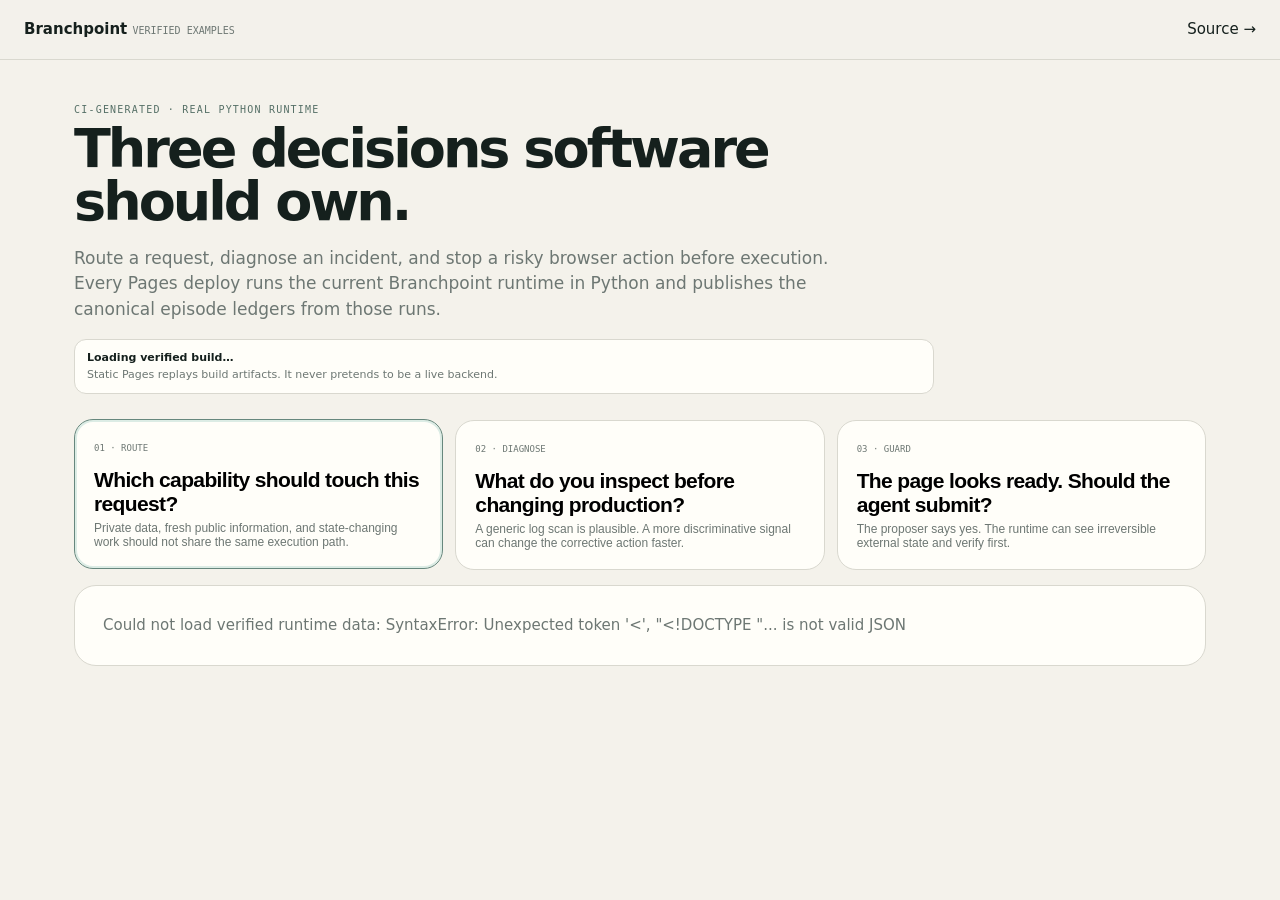
==== commit 812e9f49: "site: align verified examples with Branchpoint" ====
--- a/site/examples.html
+++ b/site/examples.html
@@ -1,26 +1,26 @@
 <!doctype html>
 <html lang="en"><head><meta charset="utf-8"><meta name="viewport" content="width=device-width,initial-scale=1">
-<meta name="description" content="Verified CausalRAG agent decision trajectories: tool routing, production incident triage, and risk-aware browser actions generated by the real Python runtime.">
+<meta name="description" content="Verified Branchpoint agent decision trajectories: tool routing, production incident triage, and risk-aware browser actions generated by the real Python runtime.">
 <meta name="keywords" content="AI agent examples, decision runtime, tool routing, incident triage, browser agent safety, confidence gates, human in the loop, agent evaluation">
-<meta property="og:title" content="CausalRAG — verified decision trajectories">
+<meta property="og:title" content="Branchpoint — verified decision trajectories">
 <meta property="og:description" content="Watch the world change the next move.">
 <meta property="og:type" content="website">
 <meta property="og:url" content="https://hippoley.github.io/CausalRAG/examples.html">
 <meta property="og:image" content="https://hippoley.github.io/CausalRAG/social-preview.svg">
 <meta name="twitter:card" content="summary_large_image">
-<meta name="twitter:title" content="CausalRAG — verified decision trajectories">
+<meta name="twitter:title" content="Branchpoint — verified decision trajectories">
 <meta name="twitter:description" content="Watch the world change the next move.">
 <meta name="twitter:image" content="https://hippoley.github.io/CausalRAG/social-preview.svg">
 <link rel="canonical" href="https://hippoley.github.io/CausalRAG/examples.html">
-<title>CausalRAG · Verified decision trajectories</title>
+<title>Branchpoint · Verified decision trajectories</title>
 <style>
 :root{--bg:#f4f2eb;--paper:#fffef9;--ink:#15201d;--muted:#6d7773;--line:#d9d8cf;--green:#173f34;--mint:#d9f5e9;--amber:#ffe8bb;--blue:#e7f0ff}
 *{box-sizing:border-box}body{margin:0;background:var(--bg);color:var(--ink);font:15px/1.5 Inter,system-ui,sans-serif}.top{height:60px;padding:0 24px;display:flex;align-items:center;justify-content:space-between;border-bottom:1px solid var(--line);position:sticky;top:0;background:#f4f2ebed;z-index:4}.top a{color:inherit;text-decoration:none}.brand{font-weight:850}.mono{font:10px ui-monospace,monospace;color:var(--muted)}main{max-width:1180px;margin:auto;padding:44px 24px 80px}.eyebrow{font:10px ui-monospace,monospace;letter-spacing:.12em;color:#567067}.hero{max-width:860px}.hero h1{font-size:54px;line-height:.98;letter-spacing:-.055em;margin:8px 0 13px}.hero p{font-size:17px;color:var(--muted);max-width:760px}.truth{margin-top:17px;padding:10px 12px;border:1px solid var(--line);border-radius:12px;background:var(--paper);color:var(--muted);font-size:11px}.truth b{color:var(--ink)}.cases{display:grid;grid-template-columns:repeat(3,1fr);gap:12px;margin-top:26px}.case{border:1px solid var(--line);background:var(--paper);border-radius:19px;padding:19px;text-align:left;cursor:pointer;transition:.15s}.case:hover,.case.active{transform:translateY(-1px);border-color:#66877d}.case.active{box-shadow:0 0 0 2px #dcece5 inset}.case span{font:9px ui-monospace,monospace;color:var(--muted)}.case h2{font-size:21px;line-height:1.12;letter-spacing:-.03em;margin:14px 0 6px}.case p{margin:0;color:var(--muted);font-size:12px}.story{margin-top:15px;border:1px solid var(--line);background:var(--paper);border-radius:22px;overflow:hidden}.story-head{padding:20px 23px;border-bottom:1px solid var(--line);display:flex;justify-content:space-between;gap:18px;align-items:end}.story-head h2{font-size:27px;margin:3px 0 0;letter-spacing:-.03em}.story-head p{max-width:520px;margin:0;color:var(--muted);font-size:12px}.summary{display:grid;grid-template-columns:repeat(4,1fr);border-bottom:1px solid var(--line)}.metric{padding:13px;border-right:1px solid var(--line)}.metric:last-child{border-right:0}.metric span,.metric b{display:block}.metric span{font:9px ui-monospace,monospace;color:var(--muted)}.metric b{font-size:18px;margin-top:4px}.timeline{padding:24px}.step{display:grid;grid-template-columns:86px 1fr;gap:17px;padding-bottom:22px;position:relative}.step:before{content:"";position:absolute;left:74px;top:10px;bottom:-3px;width:1px;background:#d7d9d4}.step:last-child:before{display:none}.dot{position:absolute;left:69px;top:6px;width:11px;height:11px;border-radius:99px;background:var(--green);box-shadow:0 0 0 4px var(--paper)}.label{text-align:right;color:var(--muted);font:9px ui-monospace,monospace;padding-top:1px}.content h3{margin:0 0 4px;font-size:17px}.content p{margin:0;color:var(--muted)}.chips{display:flex;gap:6px;flex-wrap:wrap;margin-top:8px}.chip{padding:4px 7px;border-radius:8px;background:#eff2ee;font:10px ui-monospace,monospace}.chip.up{background:var(--mint)}.chip.guard{background:var(--amber)}.chip.model{background:var(--blue)}.takeaway{margin:0 24px 24px;padding:15px 17px;border-radius:14px;background:var(--mint)}.takeaway b{display:block;margin-bottom:3px}.footer-cta{display:flex;justify-content:space-between;gap:14px;align-items:center;margin:0 24px 24px;padding:14px 16px;border:1px solid var(--line);border-radius:14px}.footer-cta p{margin:0;color:var(--muted);font-size:12px}.btn{display:inline-block;text-decoration:none;background:var(--green);color:#fff;border-radius:10px;padding:10px 13px;font-weight:800;white-space:nowrap}.loading{padding:28px;color:var(--muted)}
 @media(max-width:850px){.cases{grid-template-columns:1fr}.summary{grid-template-columns:1fr 1fr}.hero h1{font-size:42px}}@media(max-width:560px){.story-head,.footer-cta{align-items:flex-start;flex-direction:column}.step{grid-template-columns:60px 1fr}.step:before{left:50px}.dot{left:45px}}
 </style></head><body>
-<header class="top"><a class="brand" href="./">CausalRAG <span class="mono">VERIFIED EXAMPLES</span></a><a href="https://github.com/hippoley/CausalRAG">Source →</a></header>
+<header class="top"><a class="brand" href="./">Branchpoint <span class="mono">VERIFIED EXAMPLES</span></a><a href="https://github.com/hippoley/CausalRAG">Source →</a></header>
 <main>
-<section class="hero"><div class="eyebrow">CI-GENERATED · REAL PYTHON RUNTIME</div><h1>Three decisions software should own.</h1><p>Route a request, diagnose an incident, and stop a risky browser action before execution. Every Pages deploy runs the current CausalRAG runtime in Python and publishes the canonical episode ledgers from those runs.</p><div class="truth"><b id="build">Loading verified build…</b><br>Static Pages replays build artifacts. It never pretends to be a live backend.</div></section>
+<section class="hero"><div class="eyebrow">CI-GENERATED · REAL PYTHON RUNTIME</div><h1>Three decisions software should own.</h1><p>Route a request, diagnose an incident, and stop a risky browser action before execution. Every Pages deploy runs the current Branchpoint runtime in Python and publishes the canonical episode ledgers from those runs.</p><div class="truth"><b id="build">Loading verified build…</b><br>Static Pages replays build artifacts. It never pretends to be a live backend.</div></section>
 <section class="cases">
 <button class="case active" data-key="route"><span>01 · ROUTE</span><h2>Which capability should touch this request?</h2><p>Private data, fresh public information, and state-changing work should not share the same execution path.</p></button>
 <button class="case" data-key="incident"><span>02 · DIAGNOSE</span><h2>What do you inspect before changing production?</h2><p>A generic log scan is plausible. A more discriminative signal can change the corrective action faster.</p></button>
